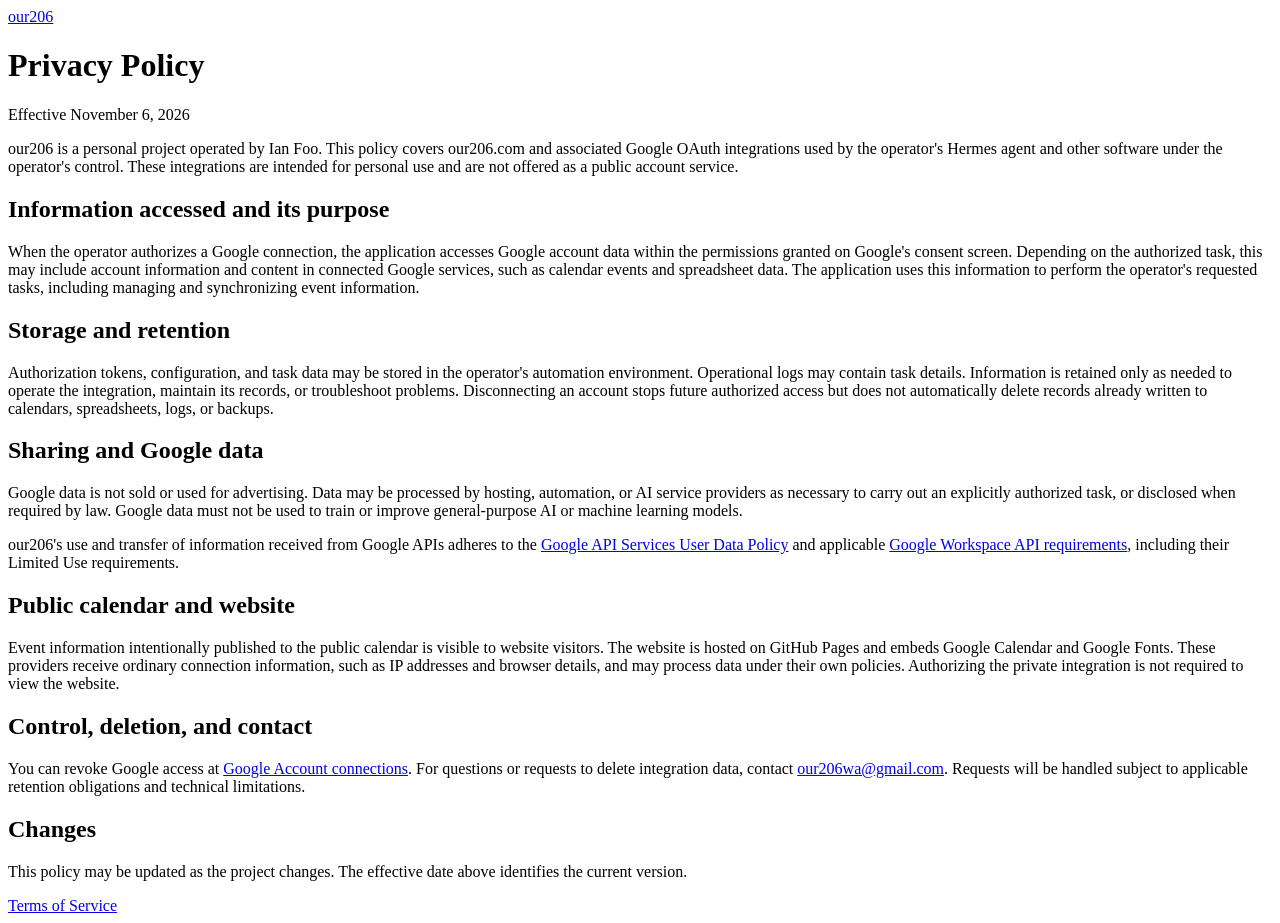
==== website/privacy.html @ 7895ea85 "Add privacy policy and terms for OAuth application" ====
<!doctype html>
<html lang="en">
<head><meta charset="utf-8"><meta name="viewport" content="width=device-width, initial-scale=1"><title>Privacy Policy | our206</title><link rel="stylesheet" href="/legal.css"></head>
<body>
<nav><a href="/">our206</a></nav>
<main>
<h1>Privacy Policy</h1>
<p>Effective November 6, 2026</p>
<p>our206 is a personal project operated by Ian Foo. This policy covers our206.com and associated Google OAuth integrations used by the operator's Hermes agent and other software under the operator's control. These integrations are intended for personal use and are not offered as a public account service.</p>
<h2>Information accessed and its purpose</h2>
<p>When the operator authorizes a Google connection, the application accesses Google account data within the permissions granted on Google's consent screen. Depending on the authorized task, this may include account information and content in connected Google services, such as calendar events and spreadsheet data. The application uses this information to perform the operator's requested tasks, including managing and synchronizing event information.</p>
<h2>Storage and retention</h2>
<p>Authorization tokens, configuration, and task data may be stored in the operator's automation environment. Operational logs may contain task details. Information is retained only as needed to operate the integration, maintain its records, or troubleshoot problems. Disconnecting an account stops future authorized access but does not automatically delete records already written to calendars, spreadsheets, logs, or backups.</p>
<h2>Sharing and Google data</h2>
<p>Google data is not sold or used for advertising. Data may be processed by hosting, automation, or AI service providers as necessary to carry out an explicitly authorized task, or disclosed when required by law. Google data must not be used to train or improve general-purpose AI or machine learning models.</p>
<p>our206's use and transfer of information received from Google APIs adheres to the <a href="https://developers.google.com/terms/api-services-user-data-policy">Google API Services User Data Policy</a> and applicable <a href="https://developers.google.com/workspace/workspace-api-user-data-developer-policy">Google Workspace API requirements</a>, including their Limited Use requirements.</p>
<h2>Public calendar and website</h2>
<p>Event information intentionally published to the public calendar is visible to website visitors. The website is hosted on GitHub Pages and embeds Google Calendar and Google Fonts. These providers receive ordinary connection information, such as IP addresses and browser details, and may process data under their own policies. Authorizing the private integration is not required to view the website.</p>
<h2>Control, deletion, and contact</h2>
<p>You can revoke Google access at <a href="https://myaccount.google.com/connections">Google Account connections</a>. For questions or requests to delete integration data, contact <a href="mailto:our206wa@gmail.com">our206wa@gmail.com</a>. Requests will be handled subject to applicable retention obligations and technical limitations.</p>
<h2>Changes</h2>
<p>This policy may be updated as the project changes. The effective date above identifies the current version.</p>
</main><footer><a href="/terms.html">Terms of Service</a></footer>
</body></html>
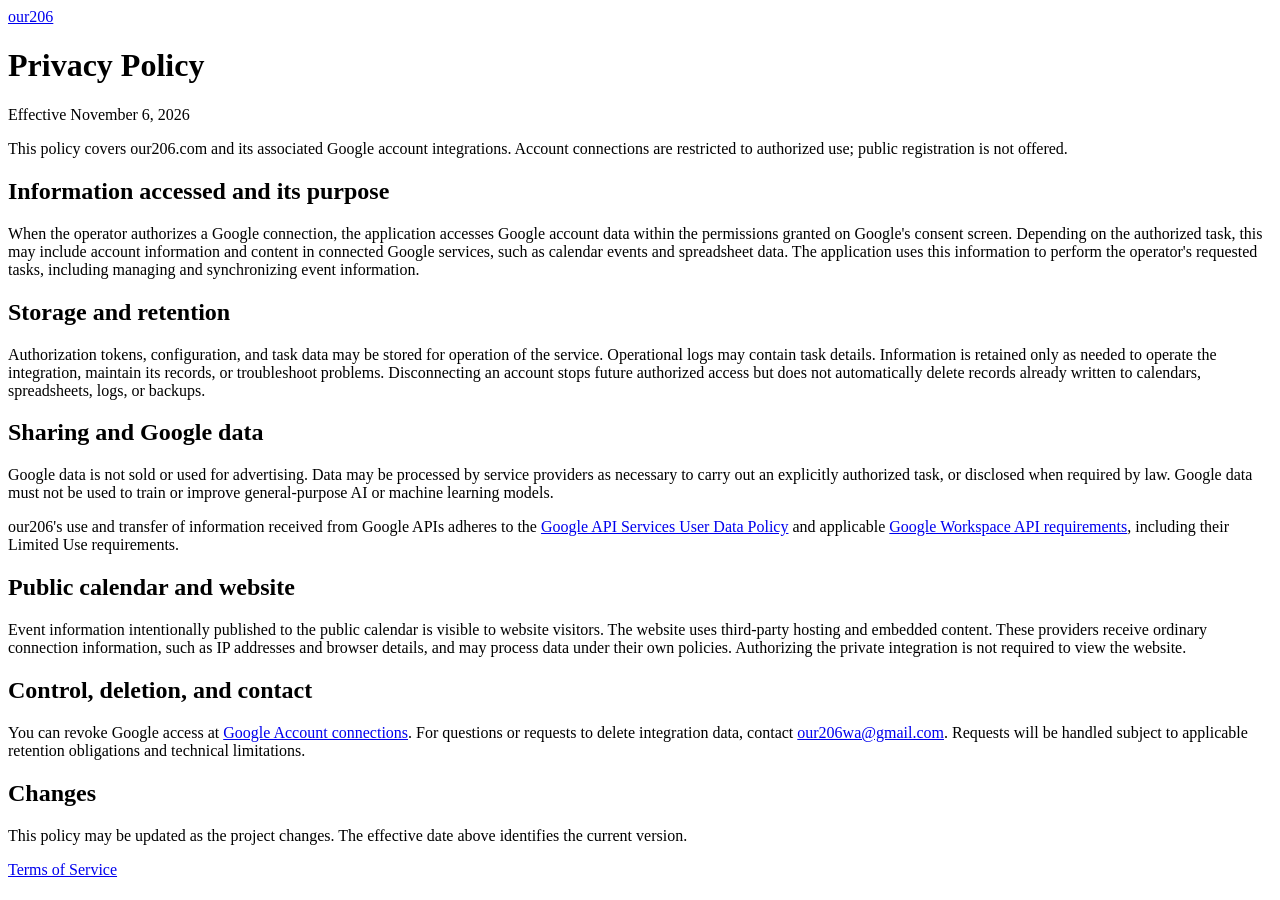
==== commit 99057ff5: "Minimize identifying details in policy pages" ====
--- a/website/privacy.html
+++ b/website/privacy.html
@@ -6,16 +6,16 @@
 <main>
 <h1>Privacy Policy</h1>
 <p>Effective November 6, 2026</p>
-<p>our206 is a personal project operated by Ian Foo. This policy covers our206.com and associated Google OAuth integrations used by the operator's Hermes agent and other software under the operator's control. These integrations are intended for personal use and are not offered as a public account service.</p>
+<p>This policy covers our206.com and its associated Google account integrations. Account connections are restricted to authorized use; public registration is not offered.</p>
 <h2>Information accessed and its purpose</h2>
 <p>When the operator authorizes a Google connection, the application accesses Google account data within the permissions granted on Google's consent screen. Depending on the authorized task, this may include account information and content in connected Google services, such as calendar events and spreadsheet data. The application uses this information to perform the operator's requested tasks, including managing and synchronizing event information.</p>
 <h2>Storage and retention</h2>
-<p>Authorization tokens, configuration, and task data may be stored in the operator's automation environment. Operational logs may contain task details. Information is retained only as needed to operate the integration, maintain its records, or troubleshoot problems. Disconnecting an account stops future authorized access but does not automatically delete records already written to calendars, spreadsheets, logs, or backups.</p>
+<p>Authorization tokens, configuration, and task data may be stored for operation of the service. Operational logs may contain task details. Information is retained only as needed to operate the integration, maintain its records, or troubleshoot problems. Disconnecting an account stops future authorized access but does not automatically delete records already written to calendars, spreadsheets, logs, or backups.</p>
 <h2>Sharing and Google data</h2>
-<p>Google data is not sold or used for advertising. Data may be processed by hosting, automation, or AI service providers as necessary to carry out an explicitly authorized task, or disclosed when required by law. Google data must not be used to train or improve general-purpose AI or machine learning models.</p>
+<p>Google data is not sold or used for advertising. Data may be processed by service providers as necessary to carry out an explicitly authorized task, or disclosed when required by law. Google data must not be used to train or improve general-purpose AI or machine learning models.</p>
 <p>our206's use and transfer of information received from Google APIs adheres to the <a href="https://developers.google.com/terms/api-services-user-data-policy">Google API Services User Data Policy</a> and applicable <a href="https://developers.google.com/workspace/workspace-api-user-data-developer-policy">Google Workspace API requirements</a>, including their Limited Use requirements.</p>
 <h2>Public calendar and website</h2>
-<p>Event information intentionally published to the public calendar is visible to website visitors. The website is hosted on GitHub Pages and embeds Google Calendar and Google Fonts. These providers receive ordinary connection information, such as IP addresses and browser details, and may process data under their own policies. Authorizing the private integration is not required to view the website.</p>
+<p>Event information intentionally published to the public calendar is visible to website visitors. The website uses third-party hosting and embedded content. These providers receive ordinary connection information, such as IP addresses and browser details, and may process data under their own policies. Authorizing the private integration is not required to view the website.</p>
 <h2>Control, deletion, and contact</h2>
 <p>You can revoke Google access at <a href="https://myaccount.google.com/connections">Google Account connections</a>. For questions or requests to delete integration data, contact <a href="mailto:our206wa@gmail.com">our206wa@gmail.com</a>. Requests will be handled subject to applicable retention obligations and technical limitations.</p>
 <h2>Changes</h2>
